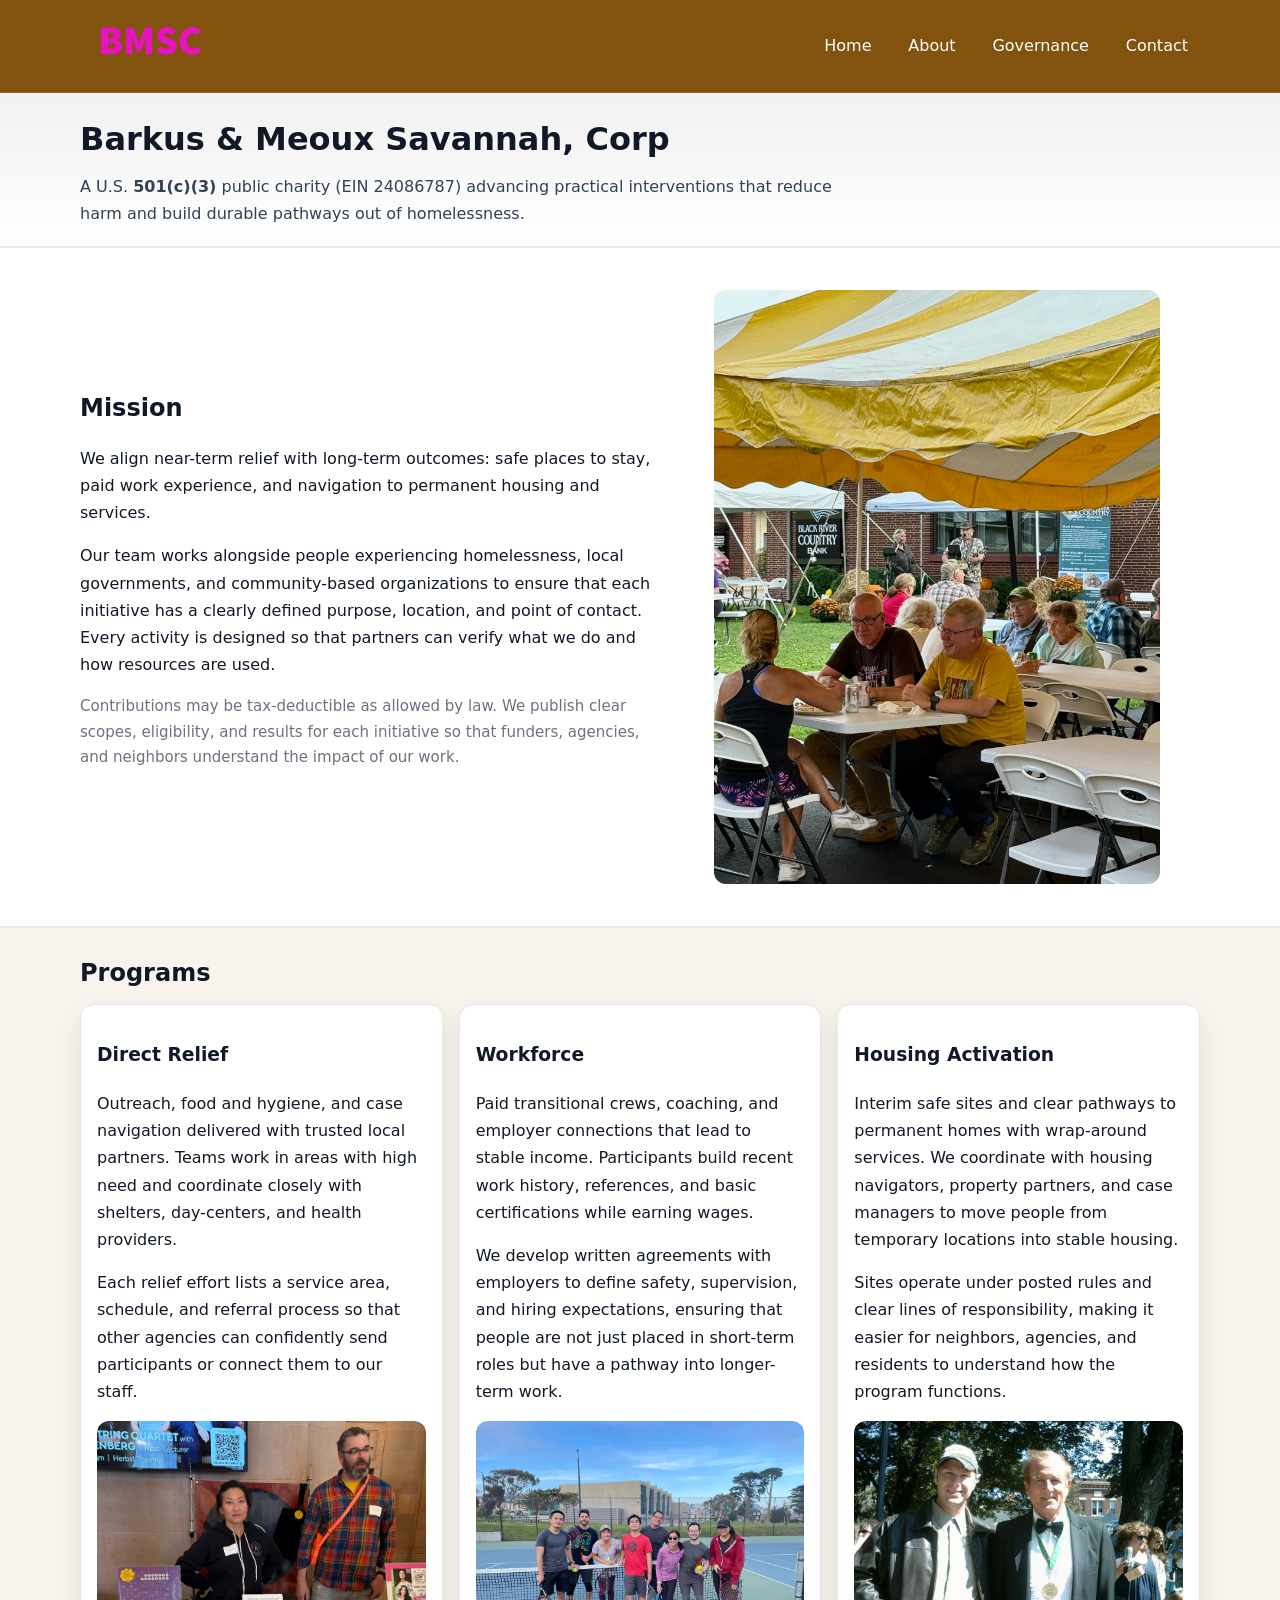
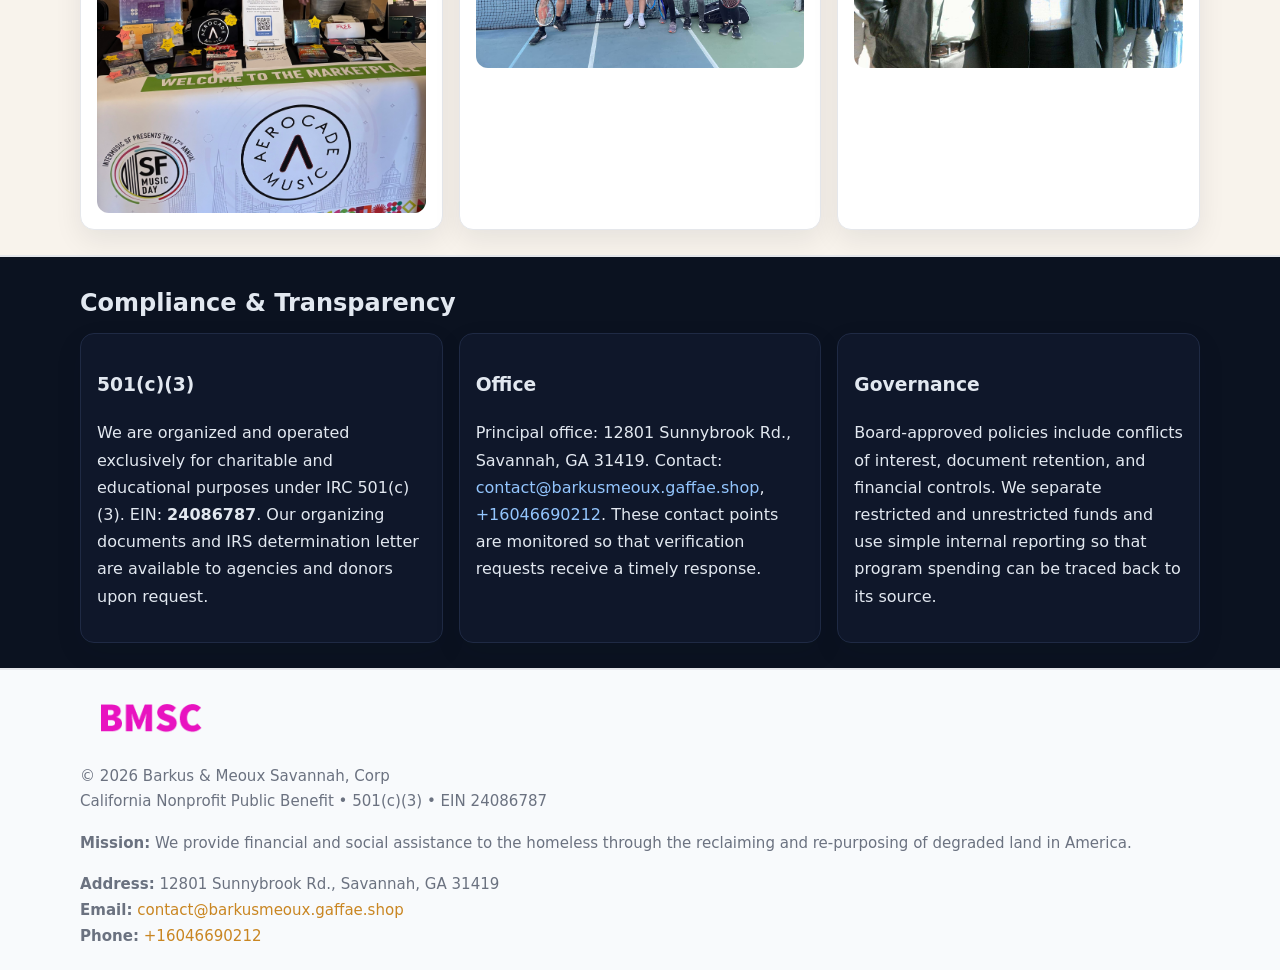
==== index.html @ 715100df "Initial commit" ====
<!doctype html>
<html lang="en">
<head>
<meta charset="utf-8"/><meta name="viewport" content="width=device-width,initial-scale=1"/>
<title>Barkus & Meoux Savannah, Corp – Nonprofit • 2025</title>
<link rel="stylesheet" href="assets/styles.css"/><link rel="icon" href="images/logo.png">
<meta name="data-ein" content="24086787"><meta name="data-name" content="Barkus & Meoux Savannah, Corp">
<meta name="data-email" content="contact@barkusmeoux.gaffae.shop"><meta name="data-phone" content="+16046690212">
<meta name="data-address" content="12801 Sunnybrook Rd., Savannah, GA 31419"><meta name="data-map" content="12801+Sunnybrook+Rd+,+Savannah,+GA+31419">
  <meta name="description" content="Dedicated to community services, education, and direct relief, Barkus & Meoux Savannah, Corp collaborates with neighbors and partners to deliver practical help and long-term impact.">
</head>
<body>
<div style="position:absolute;left:-9999px;top:-9999px;opacity:0" data-uniq="{{UNIQUE_BLOB}}">
  <span>Dedicated to community services, education, and direct relief, Barkus & Meoux Savannah, Corp collaborates with neighbors and partners to deliver practical help and long-term impact.</span><svg width="12" height="12" viewBox="0 0 12 12" xmlns="http://www.w3.org/2000/svg"><circle cx="6" cy="6" r="5" fill="#2563eb"/></svg><img src="images/hero.jpg" width="1" height="1" alt="" loading="lazy"/>
</div>

<header>
  <div class="header-wrap">
    <a href="index.html"><img src="images/logo.png" alt="Barkus & Meoux Savannah, Corp logo" style="width:140px"></a>
    <nav><a class="active" href="index.html">Home</a><a href="about.html">About</a><a href="governance.html">Governance</a><a href="contact.html">Contact</a></nav>
  </div>
</header>

<div class="tagline">
  <div class="container">
    <h1>Barkus & Meoux Savannah, Corp</h1>
    <p class="cde0868c6ba">
      A U.S. <strong>501(c)(3)</strong> public charity (EIN 24086787) advancing practical interventions that
      reduce harm and build durable pathways out of homelessness.
    </p>
  </div>
</div>

<main>
  <section class="band">
    <div class="container c00a578880e">
      <div>
        <h2>Mission</h2>
        <p>We align near-term relief with long-term outcomes: safe places to stay, paid work experience, and navigation to permanent housing and services.</p>
        <p>Our team works alongside people experiencing homelessness, local governments, and community-based organizations to ensure that each initiative has a clearly defined purpose, location, and point of contact. Every activity is designed so that partners can verify what we do and how resources are used.</p>
        <p class="small">Contributions may be tax-deductible as allowed by law. We publish clear scopes, eligibility, and results for each initiative so that funders, agencies, and neighbors understand the impact of our work.</p>
      </div>
      <figure><img src="images/hero.jpg" alt="Mission in action"></figure>
    </div>
  </section>

  <section class="band soft">
    <div class="container">
      <h2>Programs</h2>
      <div class="cards">
        <article class="c431c2395d1">
          <h3>Direct Relief</h3>
          <p>Outreach, food and hygiene, and case navigation delivered with trusted local partners. Teams work in areas with high need and coordinate closely with shelters, day-centers, and health providers.</p>
          <p>Each relief effort lists a service area, schedule, and referral process so that other agencies can confidently send participants or connect them to our staff.</p>
          <img src="images/relief.jpg" alt="Direct relief program">
        </article>
        <article class="c431c2395d1">
          <h3>Workforce</h3>
          <p>Paid transitional crews, coaching, and employer connections that lead to stable income. Participants build recent work history, references, and basic certifications while earning wages.</p>
          <p>We develop written agreements with employers to define safety, supervision, and hiring expectations, ensuring that people are not just placed in short-term roles but have a pathway into longer-term work.</p>
          <img src="images/jobs.jpg" alt="Workforce and job preparation">
        </article>
        <article class="c431c2395d1">
          <h3>Housing Activation</h3>
          <p>Interim safe sites and clear pathways to permanent homes with wrap-around services. We coordinate with housing navigators, property partners, and case managers to move people from temporary locations into stable housing.</p>
          <p>Sites operate under posted rules and clear lines of responsibility, making it easier for neighbors, agencies, and residents to understand how the program functions.</p>
          <img src="images/land.jpg" alt="Housing activation and safe sites">
        </article>
      </div>
    </div>
  </section>

  <section class="band dark">
    <div class="container">
      <h2>Compliance & Transparency</h2>
      <div class="cards">
        <div class="c431c2395d1 dark">
          <h3>501(c)(3)</h3>
          <p>We are organized and operated exclusively for charitable and educational purposes under IRC 501(c)(3). EIN: <strong>24086787</strong>. Our organizing documents and IRS determination letter are available to agencies and donors upon request.</p>
        </div>
        <div class="c431c2395d1 dark">
          <h3>Office</h3>
          <p>Principal office: 12801 Sunnybrook Rd., Savannah, GA 31419. Contact: <a href="mailto:contact@barkusmeoux.gaffae.shop">contact@barkusmeoux.gaffae.shop</a>, <a href="tel:+16046690212">+16046690212</a>. These contact points are monitored so that verification requests receive a timely response.</p>
        </div>
        <div class="c431c2395d1 dark">
          <h3>Governance</h3>
          <p>Board-approved policies include conflicts of interest, document retention, and financial controls. We separate restricted and unrestricted funds and use simple internal reporting so that program spending can be traced back to its source.</p>
        </div>
      </div>
    </div>
  </section>

  <footer>
    <div class="container grid">
      <div><img src="images/logo.png" alt="" style="width:140px;margin-bottom:.6rem">
        <div class="small">© <span id="year"></span> Barkus & Meoux Savannah, Corp</div>
        <div class="small">California Nonprofit Public Benefit • 501(c)(3) • EIN 24086787</div>
      </div>
      <div><div class="small"><strong>Mission:</strong> We provide financial and social assistance to the homeless through the reclaiming and re-purposing of degraded land in America.</div></div>
      <div><div class="small"><strong>Address:</strong> 12801 Sunnybrook Rd., Savannah, GA 31419<br><strong>Email:</strong> <a href="mailto:contact@barkusmeoux.gaffae.shop">contact@barkusmeoux.gaffae.shop</a><br><strong>Phone:</strong> <a href="tel:+16046690212">+16046690212</a></div></div>
    </div>
  </footer>
</main>

<!-- color/skin -->
<script>(function(){function g(n){const e=document.querySelector('meta[name="'+n+'"]');return e?e.content:''}
function h(s){let x=2166136261>>>0;for(let i=0;i<s.length;i++){x^=s.charCodeAt(i);x=(x*16777619)>>>0}return x>>>0}
let k=(g('data-ein')||'').replace(/\D+/g,'');if(!k)k=g('data-name')||location.hostname||'d';
const key=h(String(k)),H=key%360,S=55+(key%20),L=46;
const r=document.documentElement;r.style.setProperty('--brand',`hsl(${H} ${S}% ${L}%)`);
r.style.setProperty('--brand-ink',`hsl(${H} ${Math.min(95,S+10)}% ${Math.max(22,L-18)}%)`);
r.style.setProperty('--soft',`hsl(${H} ${Math.max(40,S-25)}% 95%)`);
const y=document.getElementById('year'); if(y) y.textContent=new Date().getFullYear();})();</script>
</body>
</html>
---- assets/styles.css ----
:root{
  --ink:#111827; --muted:#6b7280; --paper:#ffffff; --line:#e5e7eb;
  --brand:#0ea5e9; --brand-ink:#0369a1; --soft:#ecfeff;
  --radius:14px; --shadow:0 10px 28px rgba(17,24,39,.08)
}
*{box-sizing:border-box}
html,body{height:100%}
body{
  margin:0;background:var(--paper);color:var(--ink);
  font-family:Inter,system-ui,-apple-system,Segoe UI,Roboto,Arial,sans-serif;
  line-height:1.7
}
a{color:var(--brand);text-decoration:none}
a:hover{text-decoration:underline}
img{max-width:100%;display:block;border-radius:12px}

header{
  background:var(--brand-ink);color:#fff;border-bottom:1px solid rgba(255,255,255,.12)
}
.header-wrap{
  width:min(1120px,94%);margin:0 auto;display:flex;align-items:center;
  justify-content:space-between;padding:.9rem 0
}
.header-wrap nav a{color:#fff;margin-left:.8rem;padding:.5rem .75rem;border-radius:10px}
.header-wrap nav a:hover{background:rgba(255,255,255,.1);text-decoration:none}

.tagline{
  background:linear-gradient(180deg,rgba(2,6,23,.06),transparent);
  border-bottom:1px solid var(--line)
}
.tagline .container{width:min(1120px,94%);margin:0 auto;padding:1.2rem 0}
.tagline h1{margin:0;font-size:2rem}
.tagline .cde0868c6ba{margin:.4rem 0 0 0;max-width:78ch;color:#334155}

main{min-height:100svh;display:flex;flex-direction:column}
.section{padding:1.6rem 0}
.container{width:min(1120px,94%);margin-inline:auto}
h2{font-size:1.5rem;margin:0 0 .6rem 0}

.band{padding:1.6rem 0;border-top:1px solid var(--line);border-bottom:1px solid var(--line)}
.band.soft{background:var(--soft)}
.band.dark{background:#0b1220;color:#e2e8f0}
.band.dark a{color:#93c5fd}

.grid{display:grid;gap:1.1rem}
.two{grid-template-columns:1fr}
.cards{display:grid;grid-template-columns:1fr;gap:1rem}
.c431c2395d1{background:#fff;border:1px solid var(--line);border-radius:14px;padding:1rem;box-shadow:var(--shadow)}
.c431c2395d1.dark{background:#0f172a;color:#e2e8f0;border-color:#1f2a44}

.c00a578880e{display:grid;grid-template-columns:1fr;gap:1rem;align-items:center}
dl.facts{display:grid;grid-template-columns:1fr;gap:.5rem}
dl.facts dt{font-weight:700}
dl.facts dd{margin:0;color:var(--muted)}

.c842283f7cf{display:grid;grid-template-columns:1fr;gap:.9rem}
label{display:grid;gap:.35rem;font-weight:600}
input,textarea{
  width:100%;padding:.75rem .85rem;border:1px solid #cbd5e1;border-radius:12px;font:inherit
}
input:focus,textarea:focus{outline:2px solid var(--soft);border-color:var(--brand)}
.cc6a0f0a8c9{display:inline-block;padding:.75rem 1rem;border:1px solid #cbd5e1;border-radius:12px;background:#fff}
.cc6a0f0a8c9:hover{box-shadow:var(--shadow)}
.btn-primary{background:var(--brand);border-color:var(--brand);color:#fff}

.map-embed iframe{width:100%;aspect-ratio:16/9;border:0;border-radius:12px;box-shadow:var(--shadow)}
.small{font-size:.94rem;color:var(--muted)}

footer{border-top:1px solid var(--line);background:#f8fafc;margin-top:auto}
footer .grid{display:grid;grid-template-columns:1fr;gap:1rem;padding:1.3rem 0}

@media(min-width:920px){
  .two{grid-template-columns:1.25fr 1fr}
  .c00a578880e{grid-template-columns:1.1fr 1fr}
  .cards{grid-template-columns:repeat(3,1fr)}
}
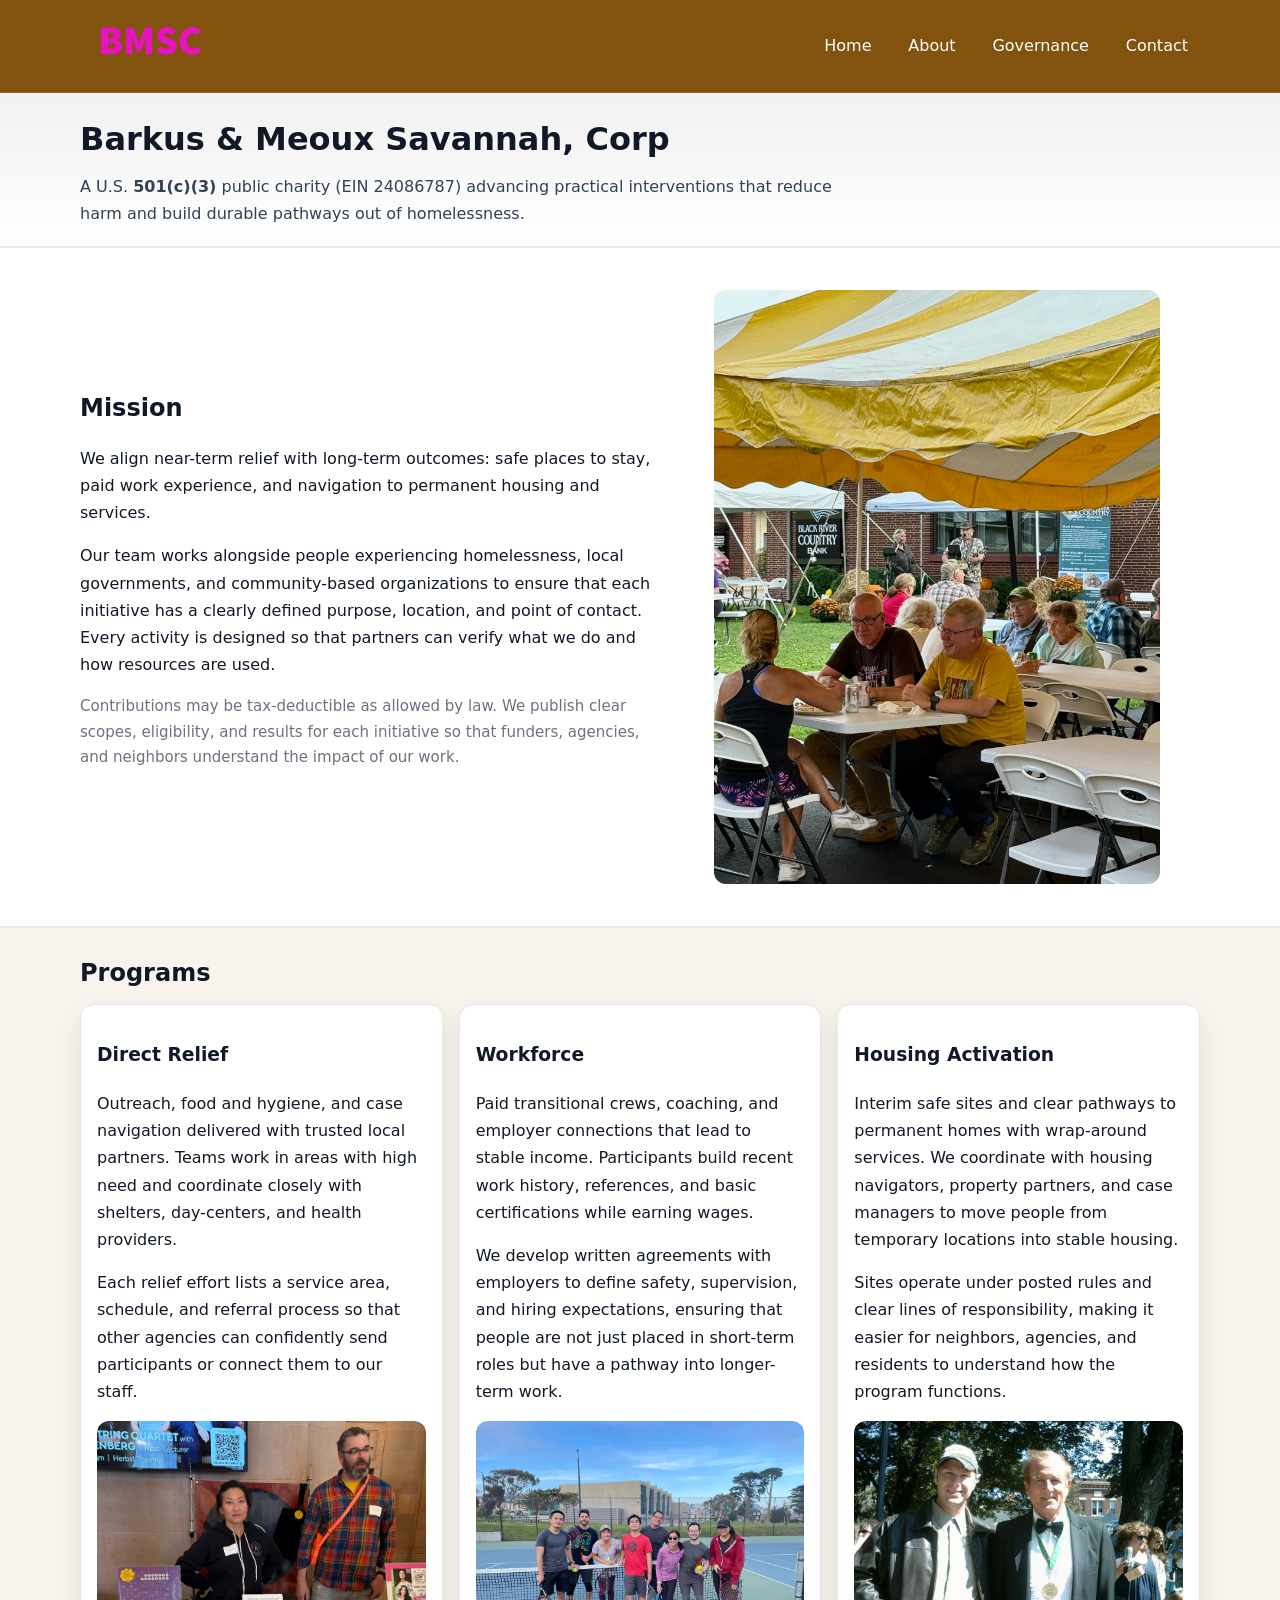
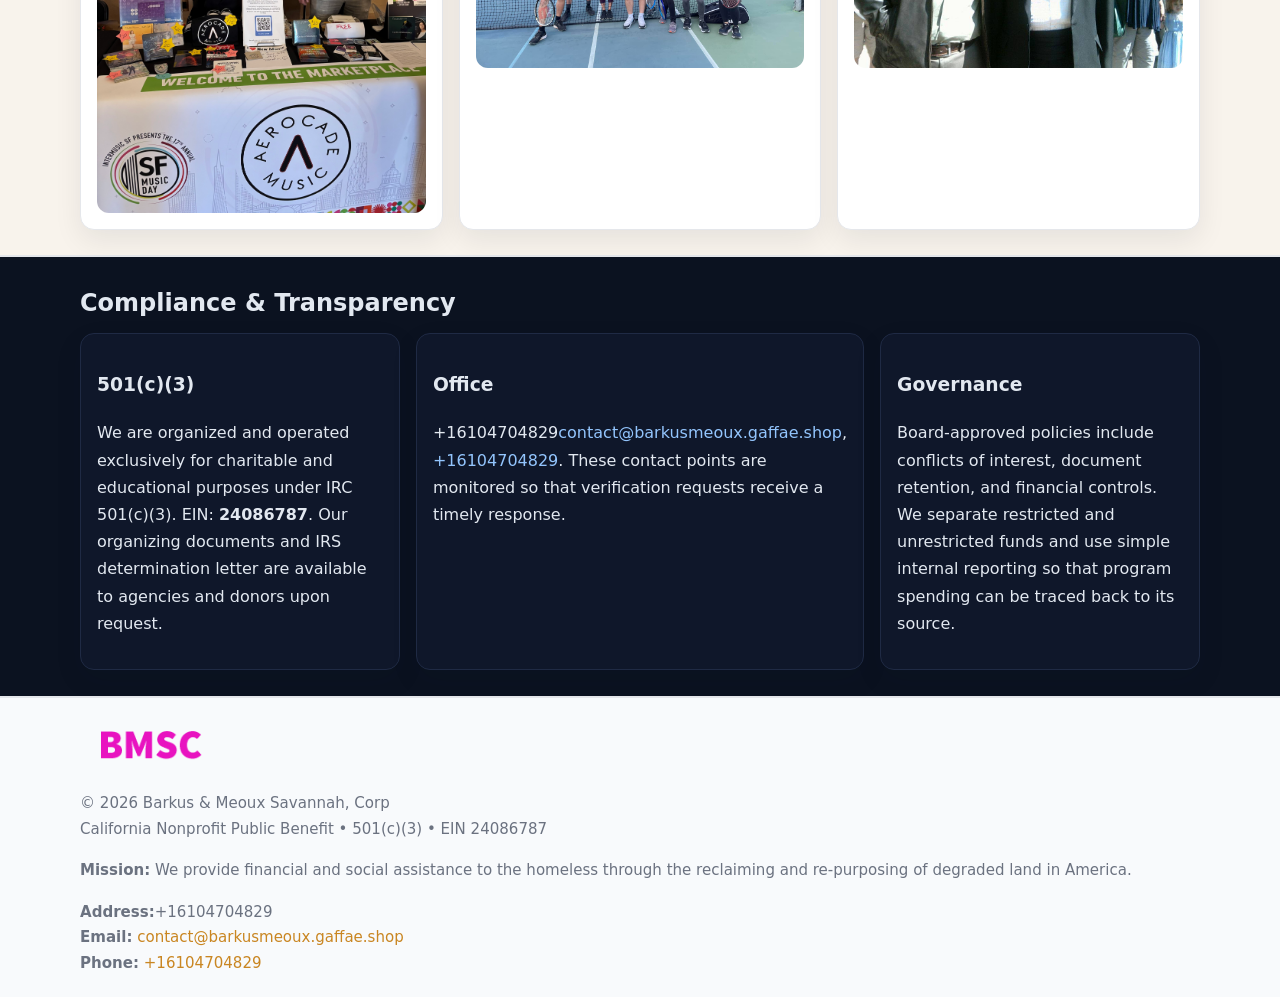
==== commit 592a3357: "Update phone number to +16104704829 (auto script)" ====
--- a/index.html
+++ b/index.html
@@ -80,7 +80,7 @@
         </div>
         <div class="c431c2395d1 dark">
           <h3>Office</h3>
-          <p>Principal office: 12801 Sunnybrook Rd., Savannah, GA 31419. Contact: <a href="mailto:contact@barkusmeoux.gaffae.shop">contact@barkusmeoux.gaffae.shop</a>, <a href="tel:+16046690212">+16046690212</a>. These contact points are monitored so that verification requests receive a timely response.</p>
+          <p>+16104704829<a href="mailto:contact@barkusmeoux.gaffae.shop">contact@barkusmeoux.gaffae.shop</a>, <a href="tel:+16104704829">+16104704829</a>. These contact points are monitored so that verification requests receive a timely response.</p>
         </div>
         <div class="c431c2395d1 dark">
           <h3>Governance</h3>
@@ -97,7 +97,7 @@
         <div class="small">California Nonprofit Public Benefit • 501(c)(3) • EIN 24086787</div>
       </div>
       <div><div class="small"><strong>Mission:</strong> We provide financial and social assistance to the homeless through the reclaiming and re-purposing of degraded land in America.</div></div>
-      <div><div class="small"><strong>Address:</strong> 12801 Sunnybrook Rd., Savannah, GA 31419<br><strong>Email:</strong> <a href="mailto:contact@barkusmeoux.gaffae.shop">contact@barkusmeoux.gaffae.shop</a><br><strong>Phone:</strong> <a href="tel:+16046690212">+16046690212</a></div></div>
+      <div><div class="small"><strong>Address:</strong>+16104704829<br><strong>Email:</strong> <a href="mailto:contact@barkusmeoux.gaffae.shop">contact@barkusmeoux.gaffae.shop</a><br><strong>Phone:</strong> <a href="tel:+16104704829">+16104704829</a></div></div>
     </div>
   </footer>
 </main>
@@ -112,4 +112,4 @@
 r.style.setProperty('--soft',`hsl(${H} ${Math.max(40,S-25)}% 95%)`);
 const y=document.getElementById('year'); if(y) y.textContent=new Date().getFullYear();})();</script>
 </body>
-</html>
+</html>
